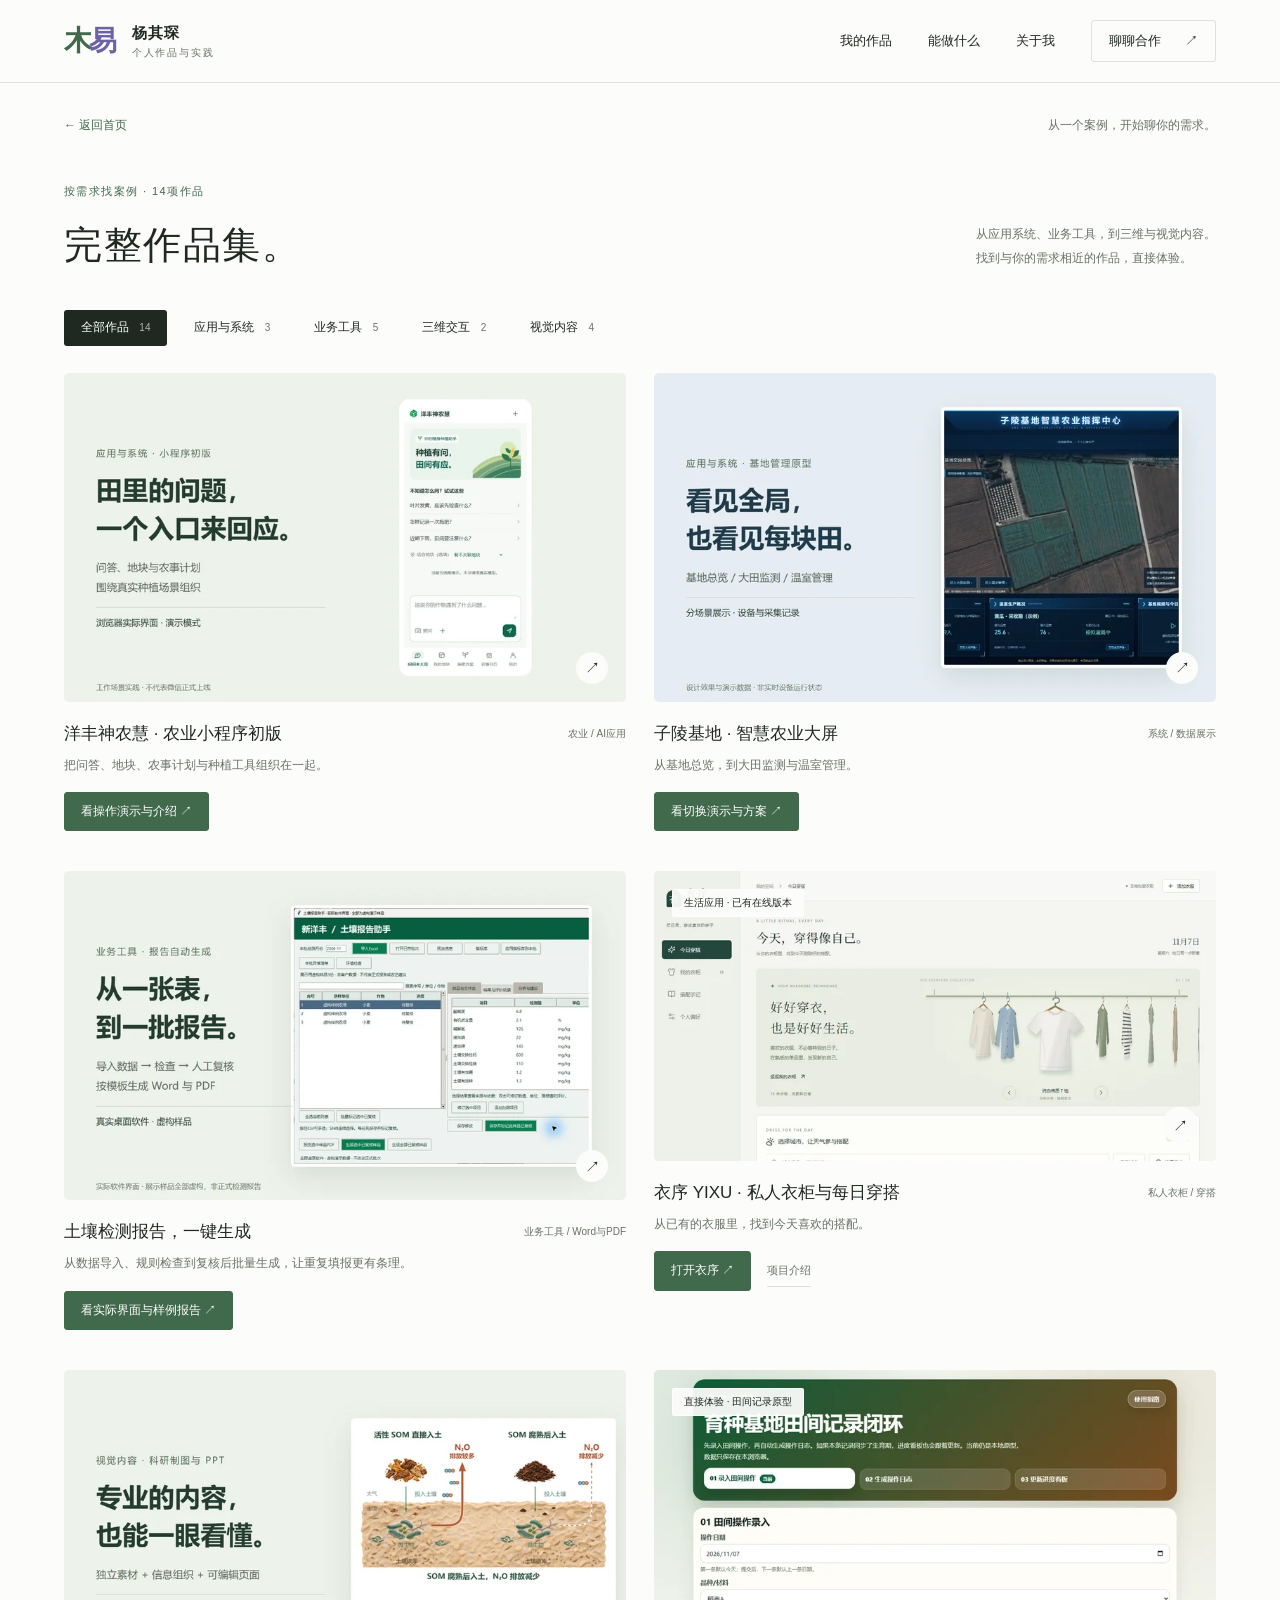
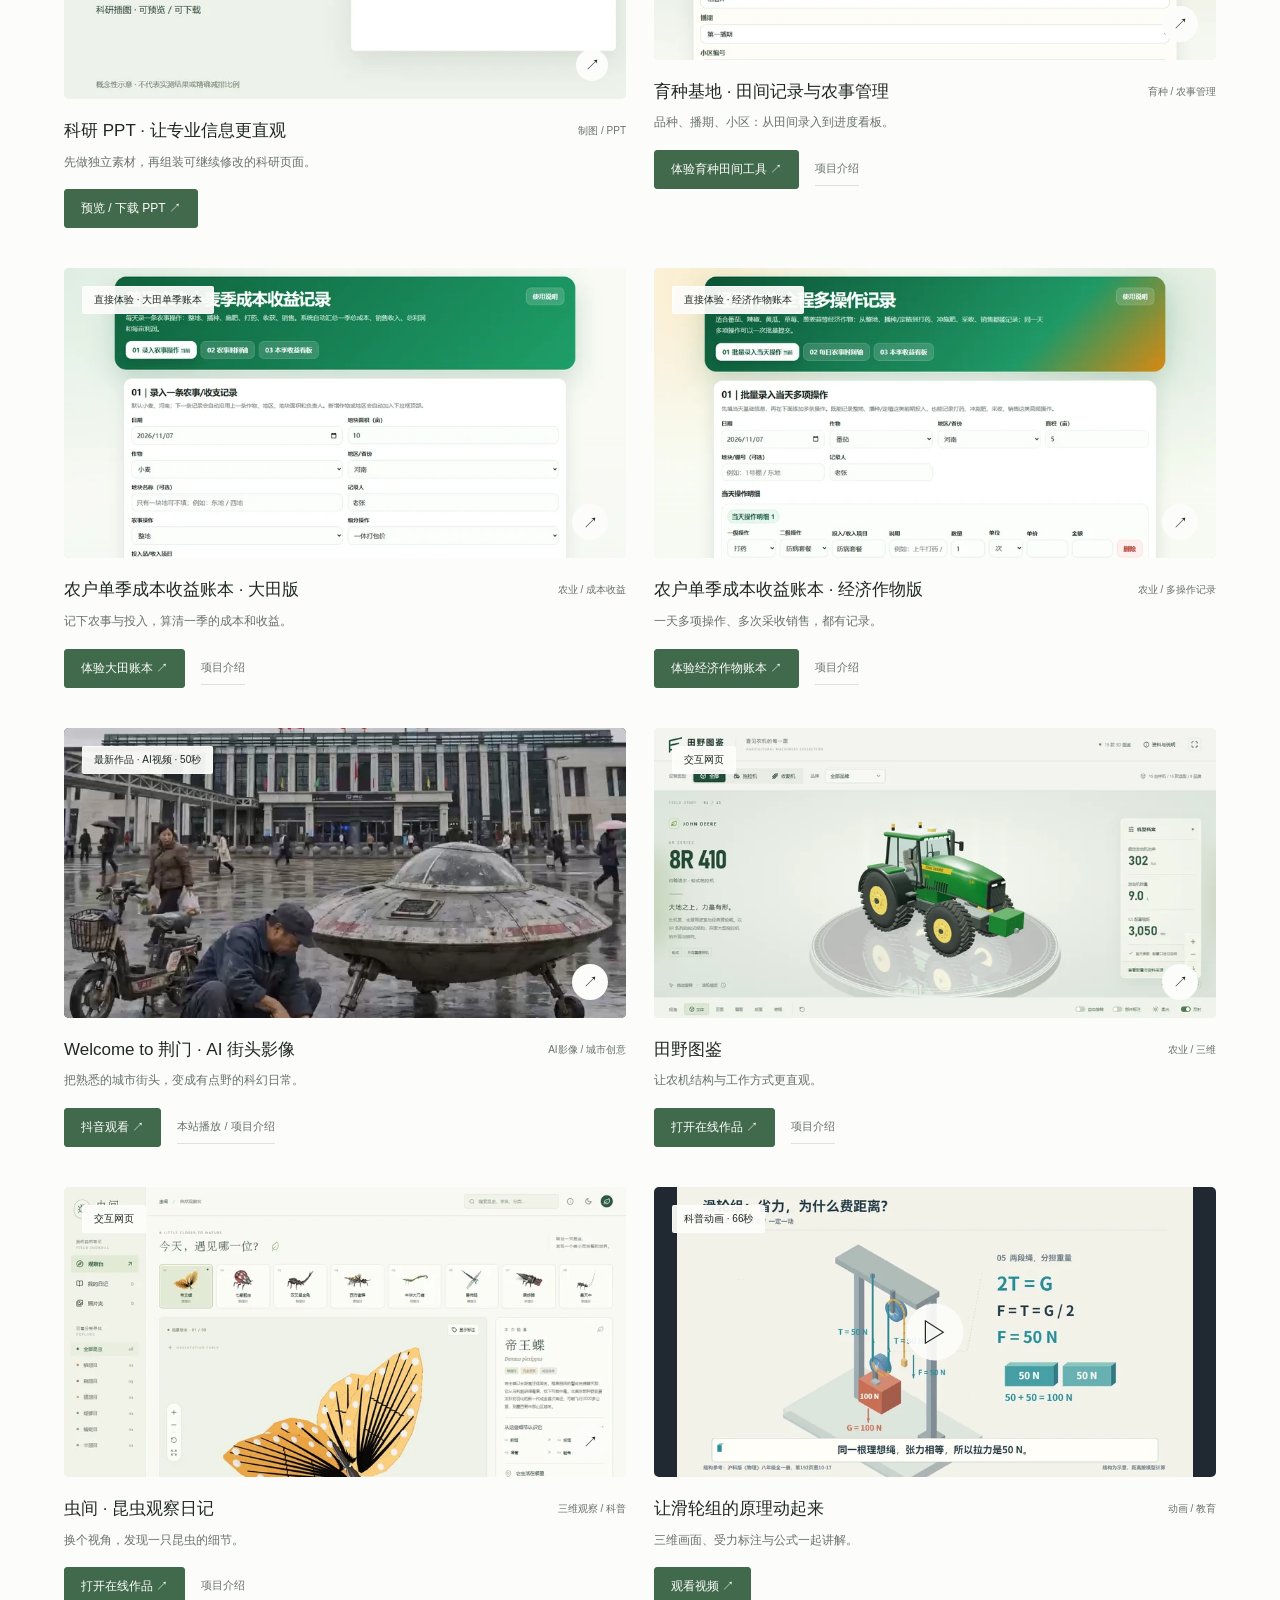
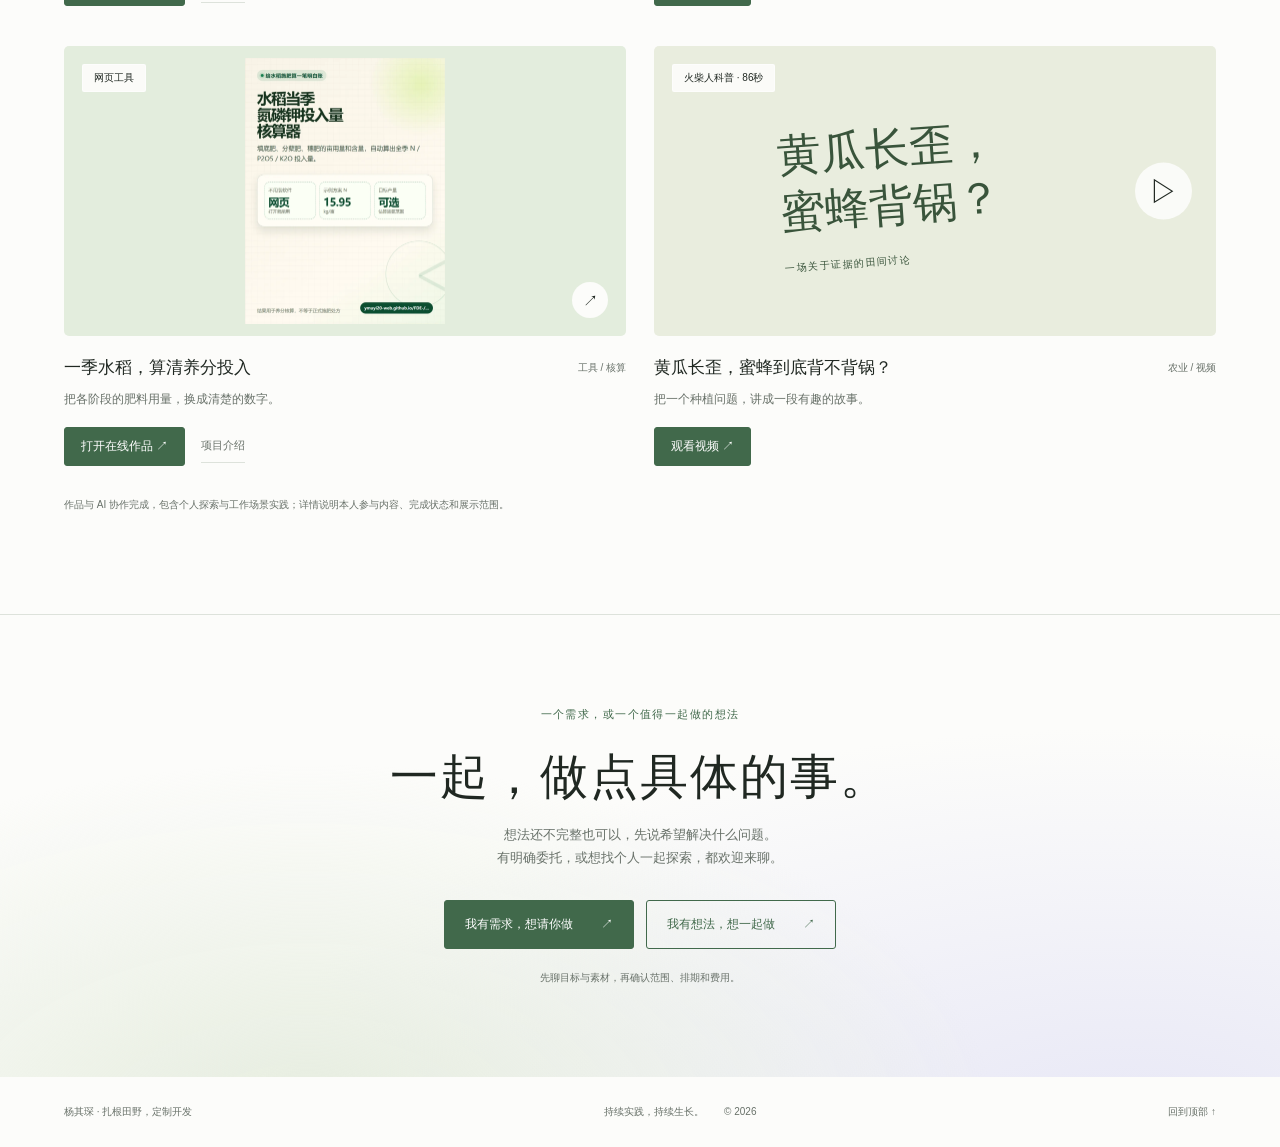
==== works.html @ 190293fb "Publish personal portfolio with reviewed projects and demos" ====
<!doctype html>
<html lang="zh-CN">
<head>
  <meta charset="utf-8"><meta name="viewport" content="width=device-width,initial-scale=1">
  <meta name="description" content="杨其琛的个人作品与实践：扎根田野，定制开发。农业生产与方案、AI实用工具、三维演示、制图与PPT。">
  <meta name="theme-color" content="#fcfcfa"><title>完整作品集 · 杨其琛</title>
  <link rel="icon" href="assets/favicon.svg" type="image/svg+xml"><link rel="stylesheet" href="style.css">
</head>
<body>
<a class="skip" href="#main">跳到主要内容</a>
<header class="header"><a class="brand" href="index.html" aria-label="杨其琛 首页"><span class="brand-mark">木<span>易</span></span><span>杨其琛<small>个人作品与实践</small></span></a><button class="menu-toggle" aria-label="展开导航" aria-expanded="false" aria-controls="nav">菜单 <span>＋</span></button><nav id="nav" aria-label="主导航"><a href="#work">我的作品</a><a href="index.html#capabilities">能做什么</a><a href="index.html#about">关于我</a><a class="nav-contact" href="#contact">聊聊合作 <span>↗</span></a></nav></header>
<main id="main"><div class="collection-back"><a href="index.html">← 返回首页</a><span>从一个案例，开始聊你的需求。</span></div><section class="section work" id="work" aria-labelledby="work-title">
  <div class="section-head"><div><p class="eyebrow">按需求找案例 · 14项作品</p><h2 id="work-title">完整作品集。</h2></div><p class="section-intro">从应用系统、业务工具，到三维与视觉内容。<br>找到与你的需求相近的作品，直接体验。</p></div>
  <div class="filters" role="group" aria-label="按服务类型筛选作品"><button class="active" data-filter="all" aria-pressed="true">全部作品 <span>14</span></button><button data-filter="application" aria-pressed="false">应用与系统 <span>3</span></button><button data-filter="tool" aria-pressed="false">业务工具 <span>5</span></button><button data-filter="interactive" aria-pressed="false">三维交互 <span>2</span></button><button data-filter="visual" aria-pressed="false">视觉内容 <span>4</span></button></div>
  <div class="projects" aria-live="polite">
<article class="project" data-category="application" data-key="miniapp"><button class="project-open" data-project="miniapp" aria-label="看操作演示与介绍"><div class="project-image case-cover"><img src="assets/miniapp-cover-800.webp" srcset="assets/miniapp-cover-480.webp 480w, assets/miniapp-cover-800.webp 800w, assets/miniapp-cover-1200.webp 1200w" sizes="(max-width:640px) 88vw, 44vw" width="800" height="469" loading="lazy" decoding="async" alt="miniapp项目封面，结合实际界面展示核心用途"><span class="image-label">小程序初版 · 浏览器预览</span><span class="project-arrow">↗</span></div></button><div class="project-caption"><div><h3>洋丰神农慧 · 农业小程序初版</h3><p>把问答、地块、农事计划与种植工具组织在一起。</p></div><span>农业 / AI应用</span></div><div class="project-actions"><button class="work-primary" data-project="miniapp">看操作演示与介绍 ↗</button></div></article>
<article class="project" data-category="application" data-key="dashboard"><button class="project-open" data-project="dashboard" aria-label="看切换演示与方案"><div class="project-image case-cover"><img src="assets/dashboard-cover-800.webp" srcset="assets/dashboard-cover-480.webp 480w, assets/dashboard-cover-800.webp 800w, assets/dashboard-cover-1200.webp 1200w" sizes="(max-width:640px) 88vw, 44vw" width="800" height="469" loading="lazy" decoding="async" alt="dashboard项目封面，结合实际界面展示核心用途"><span class="image-label">系统原型 · 演示数据</span><span class="project-arrow">↗</span></div></button><div class="project-caption"><div><h3>子陵基地 · 智慧农业大屏</h3><p>从基地总览，到大田监测与温室管理。</p></div><span>系统 / 数据展示</span></div><div class="project-actions"><button class="work-primary" data-project="dashboard">看切换演示与方案 ↗</button></div></article>
<article class="project" data-category="tool" data-key="reports"><button class="project-open" data-project="reports" aria-label="看实际界面与样例报告"><div class="project-image case-cover"><img src="assets/reports-cover-800.webp" srcset="assets/reports-cover-480.webp 480w, assets/reports-cover-800.webp 800w, assets/reports-cover-1200.webp 1200w" sizes="(max-width:640px) 88vw, 44vw" width="800" height="469" loading="lazy" decoding="async" alt="reports项目封面，结合实际界面展示核心用途"><span class="image-label">桌面工具 · 流程示意</span><span class="project-arrow">↗</span></div></button><div class="project-caption"><div><h3>土壤检测报告，一键生成</h3><p>从数据导入、规则检查到复核后批量生成，让重复填报更有条理。</p></div><span>业务工具 / Word与PDF</span></div><div class="project-actions"><button class="work-primary" data-project="reports">看实际界面与样例报告 ↗</button></div></article>
<article class="project" data-category="application" data-key="yixu"><a class="project-open" href="https://ymuyi20-web.github.io/yixu-wardrobe/" target="_blank" rel="noopener noreferrer" aria-label="打开衣序"><div class="project-image"><img src="assets/yixu-800.webp" alt="衣序 YIXU · 私人衣柜与每日穿搭实际页面截图" loading="lazy" srcset="assets/yixu-480.webp 480w, assets/yixu-800.webp 800w, assets/yixu-1200.webp 1200w" sizes="(max-width: 640px) 88vw, (max-width: 1440px) 44vw, 634px" decoding="async" width="800" height="556"><span class="image-label">生活应用 · 已有在线版本</span><span class="project-arrow">↗</span></div></a><div class="project-caption"><div><h3>衣序 YIXU · 私人衣柜与每日穿搭</h3><p>从已有的衣服里，找到今天喜欢的搭配。</p></div><span>私人衣柜 / 穿搭</span></div><div class="project-actions"><a class="work-primary" href="https://ymuyi20-web.github.io/yixu-wardrobe/" target="_blank" rel="noopener noreferrer">打开衣序 ↗</a><button class="work-detail" data-project="yixu">项目介绍</button></div></article>
<article class="project" data-category="visual" data-key="research"><button class="project-open" data-project="research" aria-label="预览 / 下载 PPT"><div class="project-image case-cover"><img src="assets/research-cover-800.webp" srcset="assets/research-cover-480.webp 480w, assets/research-cover-800.webp 800w, assets/research-cover-1200.webp 1200w" sizes="(max-width:640px) 88vw, 44vw" width="800" height="469" loading="lazy" decoding="async" alt="research项目封面，结合实际界面展示核心用途"><span class="image-label">科研制图 · 可编辑PPT</span><span class="project-arrow">↗</span></div></button><div class="project-caption"><div><h3>科研 PPT · 让专业信息更直观</h3><p>先做独立素材，再组装可继续修改的科研页面。</p></div><span>制图 / PPT</span></div><div class="project-actions"><button class="work-primary" data-project="research">预览 / 下载 PPT ↗</button></div></article>
<article class="project" data-category="tool" data-key="breeding"><a class="project-open" href="demos/breeding.html" target="_blank" rel="noopener noreferrer" aria-label="体验育种田间工具"><div class="project-image"><img src="assets/breeding-800.webp" alt="育种基地 · 田间记录与农事管理实际页面截图" loading="lazy" srcset="assets/breeding-480.webp 480w, assets/breeding-800.webp 800w, assets/breeding-1200.webp 1200w" sizes="(max-width: 640px) 88vw, (max-width: 1440px) 44vw, 634px" decoding="async" width="800" height="556"><span class="image-label">直接体验 · 田间记录原型</span><span class="project-arrow">↗</span></div></a><div class="project-caption"><div><h3>育种基地 · 田间记录与农事管理</h3><p>品种、播期、小区：从田间录入到进度看板。</p></div><span>育种 / 农事管理</span></div><div class="project-actions"><a class="work-primary" href="demos/breeding.html" target="_blank" rel="noopener noreferrer">体验育种田间工具 ↗</a><button class="work-detail" data-project="breeding">项目介绍</button></div></article>
<article class="project" data-category="tool" data-key="fieldaccount"><a class="project-open" href="demos/field-account.html" target="_blank" rel="noopener noreferrer" aria-label="体验大田账本"><div class="project-image"><img src="assets/field-account-800.webp" alt="农户单季成本收益账本 · 大田版实际页面截图" loading="lazy" srcset="assets/field-account-480.webp 480w, assets/field-account-800.webp 800w, assets/field-account-1200.webp 1200w" sizes="(max-width: 640px) 88vw, (max-width: 1440px) 44vw, 634px" decoding="async" width="800" height="556"><span class="image-label">直接体验 · 大田单季账本</span><span class="project-arrow">↗</span></div></a><div class="project-caption"><div><h3>农户单季成本收益账本 · 大田版</h3><p>记下农事与投入，算清一季的成本和收益。</p></div><span>农业 / 成本收益</span></div><div class="project-actions"><a class="work-primary" href="demos/field-account.html" target="_blank" rel="noopener noreferrer">体验大田账本 ↗</a><button class="work-detail" data-project="fieldaccount">项目介绍</button></div></article>
<article class="project" data-category="tool" data-key="economicaccount"><a class="project-open" href="demos/economic-account.html" target="_blank" rel="noopener noreferrer" aria-label="体验经济作物账本"><div class="project-image"><img src="assets/economic-account-800.webp" alt="农户单季成本收益账本 · 经济作物版实际页面截图" loading="lazy" srcset="assets/economic-account-480.webp 480w, assets/economic-account-800.webp 800w, assets/economic-account-1200.webp 1200w" sizes="(max-width: 640px) 88vw, (max-width: 1440px) 44vw, 634px" decoding="async" width="800" height="556"><span class="image-label">直接体验 · 经济作物账本</span><span class="project-arrow">↗</span></div></a><div class="project-caption"><div><h3>农户单季成本收益账本 · 经济作物版</h3><p>一天多项操作、多次采收销售，都有记录。</p></div><span>农业 / 多操作记录</span></div><div class="project-actions"><a class="work-primary" href="demos/economic-account.html" target="_blank" rel="noopener noreferrer">体验经济作物账本 ↗</a><button class="work-detail" data-project="economicaccount">项目介绍</button></div></article>
<article class="project" data-category="visual" data-key="jingmen"><a class="project-open" href="https://v.douyin.com/iar4RhqvxIk/" target="_blank" rel="noopener noreferrer" aria-label="在抖音观看Welcome to荆门"><div class="project-image jingmen-image"><img src="assets/jingmen-street-720.webp" alt="AI街头影像视频实际画面：荆门站前修理飞碟的创意场景，非真实拍摄" loading="lazy" srcset="assets/jingmen-street-480.webp 480w, assets/jingmen-street-720.webp 720w" sizes="(max-width: 640px) 88vw, (max-width: 1440px) 44vw, 634px" decoding="async" width="720" height="720"><span class="image-label">最新作品 · AI视频 · 50秒</span><span class="project-arrow">↗</span></div></a><div class="project-caption"><div><h3>Welcome to 荆门 · AI 街头影像</h3><p>把熟悉的城市街头，变成有点野的科幻日常。</p></div><span>AI影像 / 城市创意</span></div><div class="project-actions"><a class="work-primary" href="https://v.douyin.com/iar4RhqvxIk/" target="_blank" rel="noopener noreferrer">抖音观看 ↗</a><button class="work-detail" data-project="jingmen">本站播放 / 项目介绍</button></div></article>
<article class="project" data-category="interactive" data-key="atlas"><a class="project-open" href="https://tianye-field-atlas.netlify.app/" target="_blank" rel="noopener noreferrer" aria-label="直接打开在线作品"><div class="project-image atlas-image"><img src="assets/field-atlas-800.webp" alt="田野图鉴农机展示网页的实际页面截图" loading="lazy" srcset="assets/field-atlas-480.webp 480w, assets/field-atlas-800.webp 800w, assets/field-atlas-1200.webp 1200w" sizes="(max-width: 640px) 88vw, (max-width: 1440px) 44vw, 634px" decoding="async" width="800" height="556"><span class="image-label">交互网页</span><span class="project-arrow">↗</span></div></a><div class="project-caption"><div><h3>田野图鉴</h3><p>让农机结构与工作方式更直观。</p></div><span>农业 / 三维</span></div><div class="project-actions"><a class="work-primary" href="https://tianye-field-atlas.netlify.app/" target="_blank" rel="noopener noreferrer">打开在线作品 ↗</a><button class="work-detail" data-project="atlas">项目介绍</button></div></article>
<article class="project" data-category="interactive" data-key="insects"><a class="project-open" href="https://chongjian-insect-diary.netlify.app/" target="_blank" rel="noopener noreferrer" aria-label="直接打开在线作品"><div class="project-image insect-image"><img src="assets/insects-800.webp" alt="虫间昆虫观察网页的实际页面截图" loading="lazy" srcset="assets/insects-480.webp 480w, assets/insects-800.webp 800w, assets/insects-1200.webp 1200w" sizes="(max-width: 640px) 88vw, (max-width: 1440px) 44vw, 634px" decoding="async" width="800" height="556"><span class="image-label">交互网页</span><span class="project-arrow">↗</span></div></a><div class="project-caption"><div><h3>虫间 · 昆虫观察日记</h3><p>换个视角，发现一只昆虫的细节。</p></div><span>三维观察 / 科普</span></div><div class="project-actions"><a class="work-primary" href="https://chongjian-insect-diary.netlify.app/" target="_blank" rel="noopener noreferrer">打开在线作品 ↗</a><button class="work-detail" data-project="insects">项目介绍</button></div></article>
<article class="project" data-category="visual" data-key="physics"><button class="project-open" data-project="physics" aria-label="观看视频"><div class="project-image physics-image"><img src="assets/physics-800.webp" alt="滑轮组物理动画实际画面" loading="lazy" srcset="assets/physics-480.webp 480w, assets/physics-800.webp 800w, assets/physics-1200.webp 1200w" sizes="(max-width: 640px) 88vw, (max-width: 1440px) 44vw, 634px" decoding="async" width="800" height="450"><span class="image-label">科普动画 · 66秒</span><span class="play-icon" aria-hidden="true">▷</span></div></button><div class="project-caption"><div><h3>让滑轮组的原理动起来</h3><p>三维画面、受力标注与公式一起讲解。</p></div><span>动画 / 教育</span></div><div class="project-actions"><button class="work-primary" data-project="physics">观看视频 ↗</button></div></article>
<article class="project" data-category="tool" data-key="npk"><a class="project-open" href="https://ymuyi20-web.github.io/FDE-/exercises/fde-16week/week-01/side-projects/season-npk-calculator/" target="_blank" rel="noopener noreferrer" aria-label="直接打开在线作品"><div class="project-image npk-image"><img src="assets/npk-800.webp" alt="水稻氮磷钾投入量核算网页作品宣传图" loading="lazy" srcset="assets/npk-480.webp 480w, assets/npk-800.webp 800w, assets/npk-1080.webp 1080w" sizes="(max-width: 640px) 88vw, (max-width: 1440px) 44vw, 634px" decoding="async" width="800" height="1067"><span class="image-label">网页工具</span><span class="project-arrow">↗</span></div></a><div class="project-caption"><div><h3>一季水稻，算清养分投入</h3><p>把各阶段的肥料用量，换成清楚的数字。</p></div><span>工具 / 核算</span></div><div class="project-actions"><a class="work-primary" href="https://ymuyi20-web.github.io/FDE-/exercises/fde-16week/week-01/side-projects/season-npk-calculator/" target="_blank" rel="noopener noreferrer">打开在线作品 ↗</a><button class="work-detail" data-project="npk">项目介绍</button></div></article>
<article class="project" data-category="visual" data-key="cucumber"><button class="project-open" data-project="cucumber" aria-label="观看视频"><div class="project-image cucumber-image"><span class="cucumber-word" aria-hidden="true">黄瓜长歪，<br>蜜蜂背锅？<i>一场关于证据的田间讨论</i></span><span class="image-label">火柴人科普 · 86秒</span><span class="play-icon" aria-hidden="true">▷</span></div></button><div class="project-caption"><div><h3>黄瓜长歪，蜜蜂到底背不背锅？</h3><p>把一个种植问题，讲成一段有趣的故事。</p></div><span>农业 / 视频</span></div><div class="project-actions"><button class="work-primary" data-project="cucumber">观看视频 ↗</button></div></article>
  </div>
  <p class="work-note">作品与 AI 协作完成，包含个人探索与工作场景实践；详情说明本人参与内容、完成状态和展示范围。</p>
</section><section class="contact section" id="contact" aria-labelledby="contact-title"><p class="eyebrow">一个需求，或一个值得一起做的想法</p><h2 id="contact-title">一起，做点具体的事。</h2><p>想法还不完整也可以，先说希望解决什么问题。<br>有明确委托，或想找个人一起探索，都欢迎来聊。</p><div class="contact-actions"><button class="primary" data-contact="委托需求">我有需求，想请你做 <span>↗</span></button><button class="secondary" data-contact="合作想法">我有想法，想一起做 <span>↗</span></button></div><p class="contact-note">先聊目标与素材，再确认范围、排期和费用。</p></section>
</main>
<div class="mobile-contact-bar" hidden><a href="#work">看看作品</a><button data-contact="委托需求">聊聊需求 ↗</button></div><footer><a href="index.html">杨其琛 <span>· 扎根田野，定制开发</span></a><p>持续实践，持续生长。<span>© 2026</span></p><a href="index.html" aria-label="返回顶部">回到顶部 ↑</a></footer>
<dialog id="project-dialog" aria-labelledby="dialog-title"><button class="dialog-close" aria-label="关闭作品详情">×</button><div id="dialog-content"></div></dialog>
<dialog id="contact-dialog" aria-labelledby="contact-dialog-title"><button class="dialog-close" aria-label="关闭合作窗口">×</button><p class="eyebrow">聊聊合作</p><h2 id="contact-dialog-title">从一个具体想法开始。</h2><p id="contact-description"></p><div class="wechat-panel"><span>微信联系 · 木易</span><strong id="wechat-id">15706568545</strong><button id="copy-wechat" hidden>复制微信号</button><p id="wechat-hint">添加微信时，欢迎备注“个人站＋需求关键词”。</p><a class="wechat-qr-link" href="assets/wechat-qr.png" target="_blank" rel="noopener noreferrer" aria-label="打开微信二维码原图"><img class="wechat-qr" data-src="assets/wechat-qr.png" alt="木易的微信联系二维码，可扫码添加好友" width="820" height="1212"></a><p>扫码添加，或点击图片打开原图保存。</p></div><label for="brief">先整理一下你的想法</label><textarea id="brief" rows="5"></textarea><button class="primary" id="copy-brief">复制需求提纲</button><p class="privacy-note">此处只帮你整理文字，不会提交或保存个人信息。</p><p role="status" id="copy-status"></p></dialog>
<script src="app.js"></script></body></html>
---- style.css ----
:root{--paper:#fcfcfa;--ink:#202822;--muted:#687169;--green:#41694b;--line:#dde2db;--violet:#6c62a5;--blue:#456baf;--body:"Microsoft YaHei","PingFang SC",sans-serif;--display:"STKaiti","KaiTi","Songti SC",serif}*{box-sizing:border-box}html{scroll-behavior:smooth;scroll-padding-top:100px}body{margin:0;background:var(--paper);color:var(--ink);font-family:var(--body);font-size:15px;line-height:1.8}a{color:inherit;text-decoration:none}button,textarea{font:inherit}button{cursor:pointer;color:inherit}button:focus-visible,a:focus-visible,textarea:focus-visible{outline:3px solid #8ba9cf;outline-offset:5px}button{touch-action:manipulation}img{display:block;max-width:100%}.sr-only{position:absolute;width:1px;height:1px;padding:0;overflow:hidden;clip:rect(0,0,0,0);white-space:nowrap}.skip{position:absolute;top:-70px;left:15px;background:var(--ink);color:white;padding:10px;z-index:20}.skip:focus{top:10px}.header{max-width:1440px;margin:auto;padding:20px 5%;display:flex;align-items:center;justify-content:space-between;border-bottom:1px solid var(--line)}.brand{display:flex;align-items:center;gap:14px;font-weight:bold;line-height:1.5;letter-spacing:.06em}.brand small{display:block;font-size:10px;font-weight:400;color:var(--muted);letter-spacing:.18em}.brand-mark{font-family:var(--display);font-size:28px;position:relative;color:var(--green)}.brand-mark span{color:var(--violet);margin-left:-4px}.header nav{display:flex;gap:36px;align-items:center;font-size:13px}.header nav a:hover{color:var(--green)}.nav-contact{border:1px solid var(--line);padding:8px 17px;border-radius:3px}.nav-contact span{margin-left:20px}.menu-toggle{display:none}.hero{max-width:1440px;padding:22px 5% 0;margin:auto;overflow:hidden}.hero-top{display:flex;justify-content:space-between;font-size:11px;color:var(--muted);letter-spacing:.14em}.status-dot{display:inline-block;width:6px;height:6px;background:var(--green);border-radius:50%;margin-right:10px}.hero-note{font-family:Georgia,serif;font-style:italic;letter-spacing:.16em}.portrait-stage{position:relative;min-height:560px;height: min(47vw,660px);display:grid;grid-template-columns:1fr 1.5fr 1fr;align-items:center}.portrait{position:absolute;bottom:0;width:59%;max-width:790px;left:50%;transform:translateX(-50%);height:100%;object-fit:contain;object-position:center bottom;z-index:1}.hero-copy{position:relative;z-index:2;padding-bottom:45px}.hero-copy h2{font-family:var(--display);font-size:clamp(52px,5.8vw,85px);line-height:1.18;font-weight:500;letter-spacing:.06em;margin:17px 0 22px}.title-dot{color:var(--green)}.digital-copy .title-dot{color:var(--violet)}.hero-copy p{color:var(--muted);font-size:13px;line-height:2}.hero-copy a{display:inline-block;font-size:11px;border-bottom:1px solid var(--line);padding:13px 0 5px}.hero-copy a span{margin-left:18px}.eyebrow{font-size:11px;font-weight:500;letter-spacing:.13em;color:var(--green);margin:0 0 18px}.digital-copy{grid-column:3;justify-self:end}.digital-copy .eyebrow{color:var(--violet)}.field-lines{position:absolute;left:-12%;bottom:0;width:55%;height:50%;opacity:.4;background:repeating-radial-gradient(ellipse at 0% 110%,transparent 0 35px,#d7dfd2 36px 37px,transparent 38px 64px);mask-image:linear-gradient(0deg,#000,transparent)}.digital-lines{position:absolute;right:-4%;bottom:9%;width:35%;height:45%;background-image:radial-gradient(#a6b7db 1px,transparent 1px);background-size:19px 19px;opacity:.25;mask-image:linear-gradient(0deg,#000,transparent)}.hero-bottom{border-top:1px solid var(--line);border-bottom:1px solid var(--line);padding:21px 0;display:flex;align-items:center;justify-content:space-between;gap:20px;font-size:12px}.hero-bottom p{margin:0}.hero-bottom strong{font-weight:500}.hero-bottom p span{margin-left:20px;color:var(--muted)}.hero-bottom>a{font-size:10px;white-space:nowrap}.hero-bottom>a span{margin-left:20px}.section{max-width:1440px;margin:auto;padding:100px 5%}.section-head{display:flex;justify-content:space-between;align-items:end;gap:30px;margin-bottom:37px}.section h2{font-family:var(--display);font-size:clamp(30px,3vw,44px);font-weight:500;line-height:1.4;letter-spacing:.04em;margin:0}.section-intro{font-size:12px;color:var(--muted);line-height:2;margin:0 0 3px}.filters{display:flex;gap:10px;flex-wrap:wrap;margin-bottom:27px}.filters button{border:0;background:transparent;padding:7px 17px;font-size:12px;border-radius:3px}.filters button.active{background:var(--ink);color:white}.filters button span{font-size:10px;opacity:.65;margin-left:7px}.projects{display:grid;grid-template-columns:1fr 1fr;gap:40px 28px}.project{padding:0;text-align:left;border:0;background:transparent;min-width:0}.project[hidden]{display:none}.project-wide{grid-column:1/-1}.project-image{height:290px;position:relative;overflow:hidden;border-radius:5px;background:#e8eee9}.project-wide .project-image{height:440px;background:#e6eee8}.project-image img{width:100%;height:100%;object-fit:cover;object-position:top;transition:transform .5s}.project:hover .project-image img{transform:scale(1.025)}.project-wide img{object-fit:contain;padding:25px 8%}.image-label{position:absolute;top:18px;left:18px;background:rgba(252,252,250,.94);padding:4px 11px;border:1px solid #ffffff8c;border-radius:2px;font-size:10px}.project-arrow{position:absolute;right:18px;bottom:18px;background:var(--paper);width:36px;height:36px;border-radius:50%;display:grid;place-items:center}.project-caption{display:flex;justify-content:space-between;gap:15px;align-items:start;padding-top:17px}.project h3{font-size:17px;font-weight:500;margin:0 0 5px}.project-caption p{font-size:12px;color:var(--muted);margin:0}.project-caption>span{font-size:10px;color:var(--muted);white-space:nowrap;padding-top:6px}.npk-image{background:#e3eddd}.npk-image img{object-fit:contain;padding:12px}.physics-image{background:#202832}.physics-image img{object-fit:contain}.play-icon{position:absolute;top:50%;left:50%;transform:translate(-50%,-50%);display:grid;place-items:center;background:#fcfcfaed;width:57px;height:57px;border-radius:50%;font-size:30px;line-height:1}.cucumber-image{background:#e9edde;display:flex;align-items:center;justify-content:center}.cucumber-word{font-family:var(--display);font-size:44px;line-height:1.3;color:#39543b;transform:rotate(-4deg);padding-right:90px}.cucumber-word i{display:block;font:10px var(--body);letter-spacing:.15em;margin-top:20px}.cucumber-image .play-icon{left:auto;right:24px;transform:translateY(-50%)}.work-note{font-size:10px;color:var(--muted);margin:30px 0 0}.capabilities{background:#f0f3ed;border-top:1px solid #e3e8de;border-bottom:1px solid #e3e8de}.text-link{font-size:12px;border-bottom:1px solid #bfcbbb;padding-bottom:5px;white-space:nowrap}.text-link span{margin-left:25px}.service-list article{display:grid;grid-template-columns:65px 1fr 130px;gap:25px;padding:31px 0;border-top:1px solid #d6dfd1;align-items:start}.service-symbol{font-size:34px;color:var(--green);font-family:Georgia,serif;line-height:1.4}.service-list h3{font-size:20px;font-weight:500;margin:0 0 10px}.service-list p{max-width:670px;font-size:12px;color:var(--muted);margin:0}.service-tags{font-size:11px;color:#6a7866;text-align:right}.about{display:grid;grid-template-columns:1fr 1fr;gap:11%;padding-top:110px;padding-bottom:110px}.about h2{font-size:43px;margin-bottom:27px}.about-intro>p:not(.eyebrow){max-width:410px;font-size:13px;color:var(--muted);line-height:2.1}.about-education{border-top:1px solid var(--line);margin-top:30px;padding-top:20px;display:flex;flex-direction:column;font-size:11px;gap:5px;color:var(--green)}.timeline article{position:relative;padding:0 0 34px 26px;border-left:1px solid var(--line)}.timeline article:last-child{padding-bottom:0}.timeline article:before{content:"";width:7px;height:7px;border:1px solid var(--green);background:var(--paper);border-radius:50%;position:absolute;top:7px;left:-4px}.timeline time{font-family:Georgia,serif;font-size:12px;color:var(--green)}.timeline h3{font-size:19px;font-weight:500;margin:9px 0 3px}.timeline h4{font-size:11px;font-weight:400;color:var(--muted);margin:0 0 12px}.timeline p{font-size:12px;color:var(--muted);margin:0;max-width:430px}.contact{border-top:1px solid var(--line);text-align:center;position:relative;background:radial-gradient(ellipse at 24% 110%,#e6eddf 0,transparent 50%),radial-gradient(ellipse at 88% 110%,#e8e8f6 0,transparent 55%);padding-top:90px;padding-bottom:80px}.contact h2{font-size:48px}.contact>p:not(.eyebrow){color:var(--muted);font-size:13px}.contact-actions{display:flex;gap:12px;justify-content:center;margin-top:30px}.primary,.secondary{padding:13px 20px;border-radius:3px;border:1px solid var(--green);font-size:12px}.primary{background:var(--green);color:white}.secondary{background:transparent;color:var(--green)}.contact-actions span{margin-left:25px}.contact .contact-note{font-size:10px!important;margin-top:20px}footer{max-width:1440px;padding:26px 5%;margin:auto;display:flex;justify-content:space-between;gap:20px;font-size:10px;color:var(--muted)}footer p{margin:0}footer p span{margin-left:20px}dialog{border:1px solid var(--line);border-radius:8px;max-width:800px;width:calc(100% - 36px);padding:40px;color:var(--ink);background:var(--paper);max-height:88vh;overflow-y:auto;box-shadow:0 20px 100px #14211830}dialog::backdrop{background:#13231c70;backdrop-filter:blur(6px)}.dialog-close{position:absolute;right:14px;top:8px;font-size:28px;border:0;background:transparent;line-height:1.5;width:40px}.dialog-cover{width:100%;max-height:350px;object-fit:contain;background:#ecf0e8;border-radius:4px;margin:23px 0}.dialog-content h2,dialog h2{font-family:var(--display);font-size:30px;font-weight:500;margin:0 0 15px}dialog p{font-size:13px;color:var(--muted)}.detail-grid{display:grid;grid-template-columns:1fr 1fr;gap:25px;margin:25px 0}.detail-grid h3{font-size:13px;font-weight:500}.detail-grid p{font-size:12px}.detail-boundary{font-size:11px!important;padding:15px;background:#edf0e9}.dialog-video{width:100%;max-height:450px;background:#17231c;margin:24px 0}#contact-dialog{max-width:560px}.wechat-panel{padding:20px;background:#edf1e9;margin:25px 0;font-size:12px}.wechat-panel span,.wechat-panel strong{display:block}.wechat-panel strong{font-size:20px;margin:5px 0}.wechat-panel p{font-size:11px;margin-bottom:0}.wechat-panel button{background:transparent;border:1px solid var(--green);border-radius:3px;font-size:11px;padding:4px 10px}dialog label{font-size:12px}textarea{width:100%;resize:vertical;margin:10px 0 15px;border:1px solid var(--line);background:white;padding:12px;border-radius:3px;font-size:12px;line-height:1.8}.privacy-note,#copy-status{font-size:10px}body.modal-open{overflow:hidden}@media(min-width:1500px){body{background:#f6f7f3}.header,.hero,.work,.about,footer{background:var(--paper)}}@media(max-width:950px){.portrait-stage{min-height:490px}.portrait{width:67%}.hero-copy h2{font-size:57px}.hero-copy p{font-size:11px}.hero-copy a{font-size:10px}.hero-bottom p span{display:block;margin-left:0}.project-wide .project-image{height:340px}.project-image{height:240px}.project-caption{flex-direction:column;gap:0}.project-caption>span{font-size:9px}.about{gap:7%}.about h2{font-size:35px}.section{padding-top:75px;padding-bottom:75px}.contact h2{font-size:40px}.cucumber-word{font-size:34px;padding-right:50px}.cucumber-image .play-icon{right:8px;width:42px;height:42px}}@media(max-width:640px){html{scroll-padding-top:20px}.header{padding:16px 6%;position:relative}.brand-mark{font-size:25px}.brand{font-size:14px}.menu-toggle{display:block;background:transparent;border:1px solid var(--line);border-radius:3px;padding:5px 11px;font-size:12px}.menu-toggle span{margin-left:12px}.header nav{display:none;position:absolute;top:100%;left:0;right:0;background:var(--paper);z-index:10;padding:20px 6%;border-bottom:1px solid var(--line);gap:15px;flex-direction:column;align-items:stretch}.header nav.open{display:flex}.hero{padding:16px 6% 0}.hero-top{font-size:9px}.hero-note{letter-spacing:.05em}.portrait-stage{height:auto;min-height:0;padding-top:5px;grid-template-columns:1fr 1fr;align-items:start}.hero-copy{padding:14px 0 0}.hero-copy h2{font-size:41px;margin:9px 0 12px;line-height:1.2}.hero-copy h2 br{display:none}.hero-copy p{font-size:10px;line-height:1.8}.hero-copy .eyebrow{font-size:9px;letter-spacing:.08em;margin-bottom:8px}.hero-copy a{padding-top:5px;font-size:10px}.hero-copy a span{margin-left:7px}.digital-copy{grid-column:2;text-align:right}.portrait{position:relative;grid-column:1/-1;grid-row:2;width:104%;max-width:none;left:auto;transform:none;height:auto;margin:8px -2% 0;z-index:1;align-self:end}.hero-bottom{font-size:11px;padding:17px 0}.hero-bottom p span{font-size:10px;margin-top:4px}.hero-bottom>a{font-size:9px}.hero-bottom>a span{margin-left:4px}.section{padding:58px 6%}.section-head{display:block;margin-bottom:25px}.section h2{font-size:30px}.section-intro{margin-top:17px;font-size:11px}.filters{gap:1px;margin-bottom:20px}.filters button{padding:7px 11px;font-size:11px}.projects{grid-template-columns:1fr;gap:29px}.project-wide{grid-column:auto}.project-wide .project-image,.project-image{height:240px}.project-wide img{padding:12px 0;object-fit:contain}.project h3{font-size:16px}.project-caption{flex-direction:row;gap:8px}.project-caption p{font-size:11px}.project-caption>span{font-size:9px}.work-note{font-size:9px}.service-list article{grid-template-columns:28px 1fr;gap:15px;padding:25px 0}.service-symbol{font-size:27px}.service-list h3{font-size:16px}.service-list p{font-size:11px}.service-tags{display:none}.text-link{display:inline-block;margin-top:20px}.about{grid-template-columns:1fr;gap:40px}.about h2{font-size:34px}.about-intro>p:not(.eyebrow){font-size:12px}.about-education{margin-top:20px}.timeline h3{font-size:17px}.contact h2{font-size:32px}.contact-actions{flex-direction:column;align-items:stretch;margin:25px 10px 0}.contact-actions button{display:flex;justify-content:space-between}.contact>p:not(.eyebrow){font-size:12px}footer{padding:22px 6%;flex-wrap:wrap;font-size:9px}footer>a:first-child{width:100%}footer p span{margin-left:12px}dialog{padding:35px 22px 25px}.detail-grid{grid-template-columns:1fr;gap:0}dialog h2{font-size:27px}.dialog-cover{margin:15px 0}.cucumber-word{font-size:40px}.cucumber-image .play-icon{right:28px;width:45px;height:45px}}
@media(max-width:640px){.hero-copy h2 br{display:block}.hero-copy h2{font-size:39px}.hero-copy{min-width:0}.digital-copy p{max-width:170px}}
.report-image{background:#e8eee5}.report-image img{object-fit:contain!important;padding:0!important}.miniapp-image{background:#e8eee2}.miniapp-image img{object-fit:contain;padding:12px 0;object-position:center}.dashboard-image{background:#061b2c}.dashboard-image img{object-fit:contain;object-position:center}.research-image{background:#f1eee6}.research-image img{object-fit:contain;padding:14px;object-position:center}.download-link{display:block;padding:12px 16px;margin-top:12px;border:1px solid var(--green);color:var(--green);border-radius:3px;font-size:12px}.download-link:hover{background:#edf1e9}.detail-gallery{margin:20px 0}.detail-gallery figcaption{font-size:11px;color:var(--muted)}
.wechat-qr-link{display:block;width:min(100%,260px);margin:18px auto 0;background:white}.wechat-qr{width:100%;height:auto}.wechat-panel:has(.wechat-qr){text-align:center}
.project-open{display:block;width:100%;border:0;padding:0;background:transparent;text-align:left}.project-actions{display:flex;align-items:center;gap:16px;margin-top:16px}.work-primary{display:inline-block;border:1px solid var(--green);background:var(--green);color:white;padding:9px 16px;border-radius:3px;font-size:12px;line-height:1.6}.work-primary:hover{background:#34573c}.work-detail{border:0;border-bottom:1px solid var(--line);background:transparent;padding:6px 0;font-size:11px;color:var(--muted)}.dialog-actions{display:flex;flex-wrap:wrap;gap:10px;margin:20px 0}.dialog-actions:empty{display:none}.dialog-actions .download-link{margin:0;background:var(--green);color:white;border:0}.dialog-actions .download-link:hover{background:#34573c}.project{cursor:default}
@media(max-width:640px){.work-primary{font-size:11px;padding:9px 13px}.digital-copy p{font-size:10px;max-width:175px}.project-actions{margin-top:12px}}
.jingmen-image{background:#252d30}.jingmen-image img{object-position:center 40%}.jingmen-image .image-label{background:#fcfcfaf0}
@media(max-width:640px){.hero-copy p,.digital-copy p{font-size:12px;line-height:1.85}.hero-copy a{font-size:12px;min-height:44px;display:inline-flex;align-items:center}.hero-copy h2{font-size:37px}.hero-bottom p{font-size:12px}.hero-bottom p span{font-size:11px}.section-intro,.project-caption p,.service-list p,.timeline p,.about-intro>p:not(.eyebrow){font-size:13px;line-height:1.9}.filters{gap:6px}.filters button{font-size:12px;min-height:44px;padding:9px 13px;border:1px solid var(--line)}.filters button.active{border-color:var(--ink)}.project-caption>span{display:none}.project h3{font-size:17px}.project-actions{gap:14px}.work-primary,.work-detail{min-height:44px;display:inline-flex;align-items:center;font-size:12px}.menu-toggle{min-height:44px}.header nav a{min-height:44px;display:flex;align-items:center}.contact-actions button{min-height:48px}.detail-grid p,dialog p{font-size:13px}.detail-boundary{font-size:12px!important}.dialog-close{min-width:44px;min-height:44px}.wechat-panel button{min-height:44px;padding:8px 16px}.dialog-actions .download-link{min-height:44px;display:flex;align-items:center}.privacy-note{font-size:11px!important}.digital-copy p{max-width:175px}.hero-top{letter-spacing:.04em}textarea{font-size:16px}.hero-bottom>a{display:none}}
@media(max-width:360px){.hero-copy h2{font-size:33px}.hero-copy p,.digital-copy p{font-size:11px}.hero-copy a{font-size:11px}.brand small{font-size:9px}}
.hero-actions{display:flex;justify-content:center;gap:12px;padding:26px 0 10px}.hero-actions .primary,.hero-actions .secondary{font-size:13px;min-height:46px;padding:11px 25px}.featured-note{font-size:12px;color:var(--muted);margin:0 0 24px}.all-work-link{text-align:center;padding:38px 0 10px}.all-work-link a{display:inline-flex;align-items:center;gap:35px;min-height:46px}.all-work-link p{font-size:11px;color:var(--muted);margin-top:15px}.collection-back{max-width:1440px;margin:auto;padding:32px 5% 0;display:flex;justify-content:space-between;font-size:12px;color:var(--muted)}.collection-back a{color:var(--green)}.collection-back+.work{padding-top:45px}.case-cover{height:auto!important;aspect-ratio:1400/820;background:#edf2e9}.case-cover img{width:100%;height:100%;padding:0!important;object-fit:cover!important;object-position:center!important}.case-cover .image-label{display:none}.case-cover .project-arrow{width:32px;height:32px}.service-list article{grid-template-columns:45px 1fr 150px;gap:25px}.service-list .service-delivery{color:var(--green);font-size:12px;margin-top:13px}.service-examples{font-size:11px;color:var(--muted);display:flex;align-items:center;gap:10px;flex-wrap:wrap;margin-top:16px}.service-example{border:0;border-bottom:1px solid #bdcbb7;background:transparent;color:var(--green);padding:4px 0;font-size:11px}.service-inquiry{border:1px solid #b8c9b2;border-radius:3px;background:transparent;padding:8px 12px;font-size:11px;color:var(--green);min-height:44px;margin-top:5px}.collaboration{border-top:1px solid var(--line)}.process-steps{list-style:none;counter-reset:steps;display:grid;grid-template-columns:repeat(5,1fr);gap:24px;padding:0;margin:30px 0 45px}.process-steps li{counter-increment:steps;border-top:1px solid #cbd6c6;padding-top:18px}.process-steps li:before{content:'0' counter(steps);display:block;color:#91a48a;font-family:Georgia,serif;font-size:24px;margin-bottom:15px}.process-steps strong{font-size:16px;font-weight:500}.process-steps p{font-size:12px;color:var(--muted);line-height:1.9}.cooperation-faq{display:grid;grid-template-columns:1fr 1fr;gap:0 32px}.cooperation-faq details{border-top:1px solid var(--line);padding:17px 0}.cooperation-faq summary{cursor:pointer;font-size:13px;min-height:24px}.cooperation-faq p{font-size:12px;color:var(--muted);line-height:1.9;padding:0 12px}.mobile-contact-bar{display:none}.case-facts{display:grid;grid-template-columns:1fr 1fr;gap:13px 25px;padding:20px;background:#edf1e9;margin:25px 0}.case-facts div:last-child{grid-column:1/-1}.case-facts dt{font-size:10px;color:var(--muted)}.case-facts dd{font-size:12px;margin:5px 0 0}.case-demo{margin:25px 0;padding:20px;background:#edf1e9;border-radius:4px}.case-demo h3{font-size:15px;font-weight:500;margin:0 0 15px}.case-demo p{font-size:11px!important;margin-bottom:0}.case-demo-video{width:100%;max-height:410px;display:block;background:#172c23}.case-demo-video.portrait-demo{max-width:250px;margin:auto;max-height:500px}.case-more{border-top:1px solid var(--line);margin:22px 0;padding-top:16px}.case-more summary{font-size:13px;color:var(--green);cursor:pointer}.case-next{padding:20px;background:#edf1e9;text-align:center;margin-top:25px}.case-next p{font-size:13px}.image-zoom-hint{font-size:10px!important;color:var(--muted);text-align:center;margin-top:-15px}.modal-open .mobile-contact-bar{display:none!important}
@media(max-width:950px){.process-steps{grid-template-columns:repeat(3,1fr)}.service-list article{grid-template-columns:35px 1fr}.service-inquiry{grid-column:2;justify-self:start;margin-top:0}}
@media(max-width:640px){.hero-actions{padding-top:20px;padding-bottom:0;gap:10px}.hero-actions a,.hero-actions button{flex:1;min-height:46px;padding:10px 9px!important;font-size:12px!important;text-align:center}.hero-actions .primary{display:flex;align-items:center;justify-content:center}.section{padding-top:48px;padding-bottom:48px}.collection-back{padding:24px 6% 0;display:block}.collection-back span{display:block;margin-top:10px;font-size:11px}.featured-note{font-size:11px}.all-work-link{padding-top:30px}.all-work-link p{font-size:11px}.service-list article{grid-template-columns:25px 1fr;gap:12px;padding:25px 0}.service-list h3{font-size:17px;line-height:1.6}.service-list .service-delivery{font-size:12px}.service-example{min-height:40px;font-size:12px}.service-inquiry{font-size:12px;padding:9px 14px}.service-examples{gap:10px;font-size:11px}.process-steps{grid-template-columns:1fr;gap:0;margin-top:25px;margin-bottom:25px}.process-steps li{display:grid;grid-template-columns:36px 1fr;column-gap:12px;padding:17px 0}.process-steps li:before{grid-row:1/3;font-size:21px;margin:0;line-height:1.5}.process-steps strong{font-size:15px}.process-steps p{grid-column:2;margin:7px 0 0;font-size:12px}.cooperation-faq{grid-template-columns:1fr}.cooperation-faq summary{font-size:13px;min-height:30px;line-height:1.8}.cooperation-faq p{font-size:12px}.mobile-contact-bar:not([hidden]){display:flex;position:fixed;z-index:6;bottom:0;left:0;right:0;justify-content:space-between;gap:12px;align-items:center;border-top:1px solid var(--line);background:#fcfcfaf7;backdrop-filter:blur(8px);padding:10px 6% calc(10px + env(safe-area-inset-bottom))}.mobile-contact-bar>a{font-size:12px;min-height:44px;display:flex;align-items:center}.mobile-contact-bar>button{background:var(--green);color:white;border:0;border-radius:3px;padding:11px 24px;min-height:44px;font-size:13px}.case-facts{gap:15px;padding:15px}.case-facts dd{font-size:12px}.case-demo{padding:14px}.case-demo-video.portrait-demo{max-height:420px}.case-more summary{min-height:44px;display:flex;align-items:center}.case-next button{min-height:44px}.work{scroll-margin-top:10px}footer{padding-bottom:90px}.contact{scroll-margin-bottom:80px}.case-cover .project-arrow{right:10px;bottom:10px}}
@media(max-width:640px){.portrait{height:280px;object-fit:contain}.hero-actions{padding-top:16px}.case-demo p{line-height:1.8}.mobile-contact-bar[hidden]{display:none!important}}
@media(prefers-reduced-motion:reduce){html{scroll-behavior:auto}*,*:before,*:after{transition:none!important;animation:none!important}}
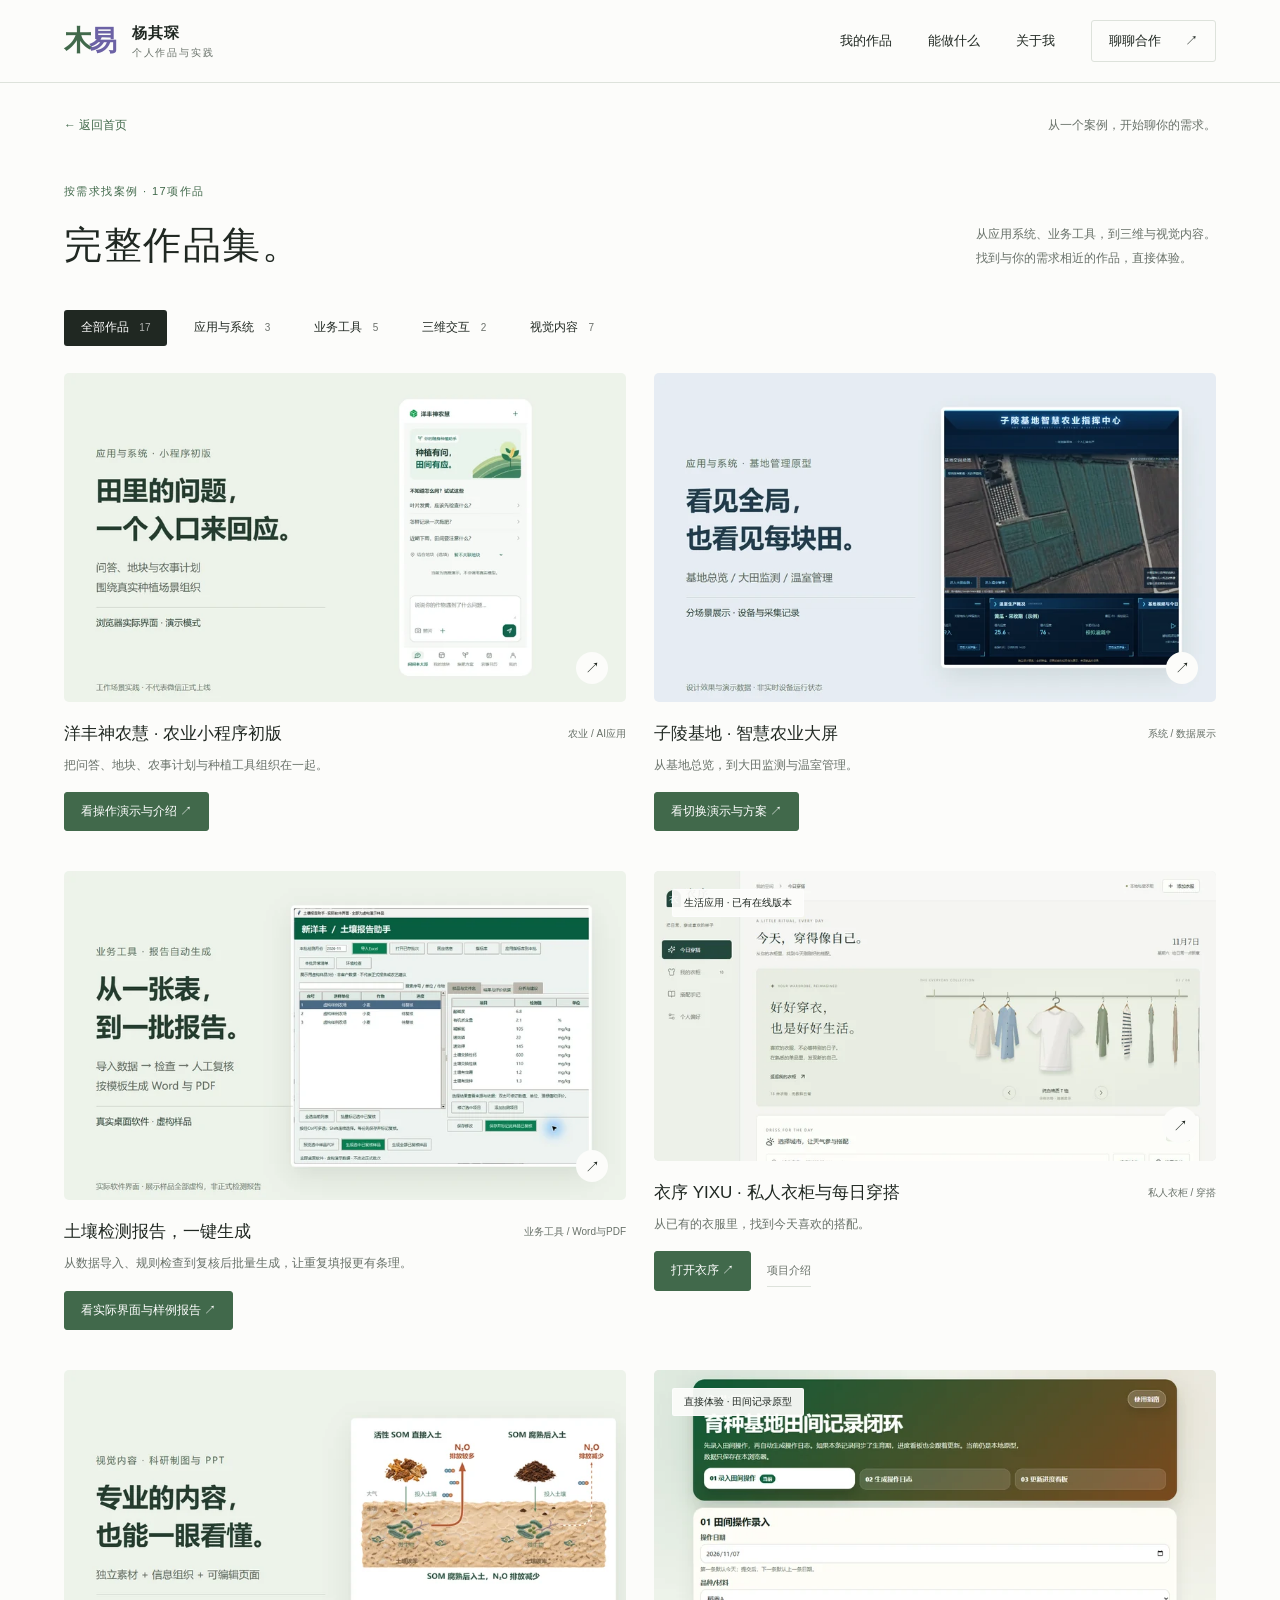
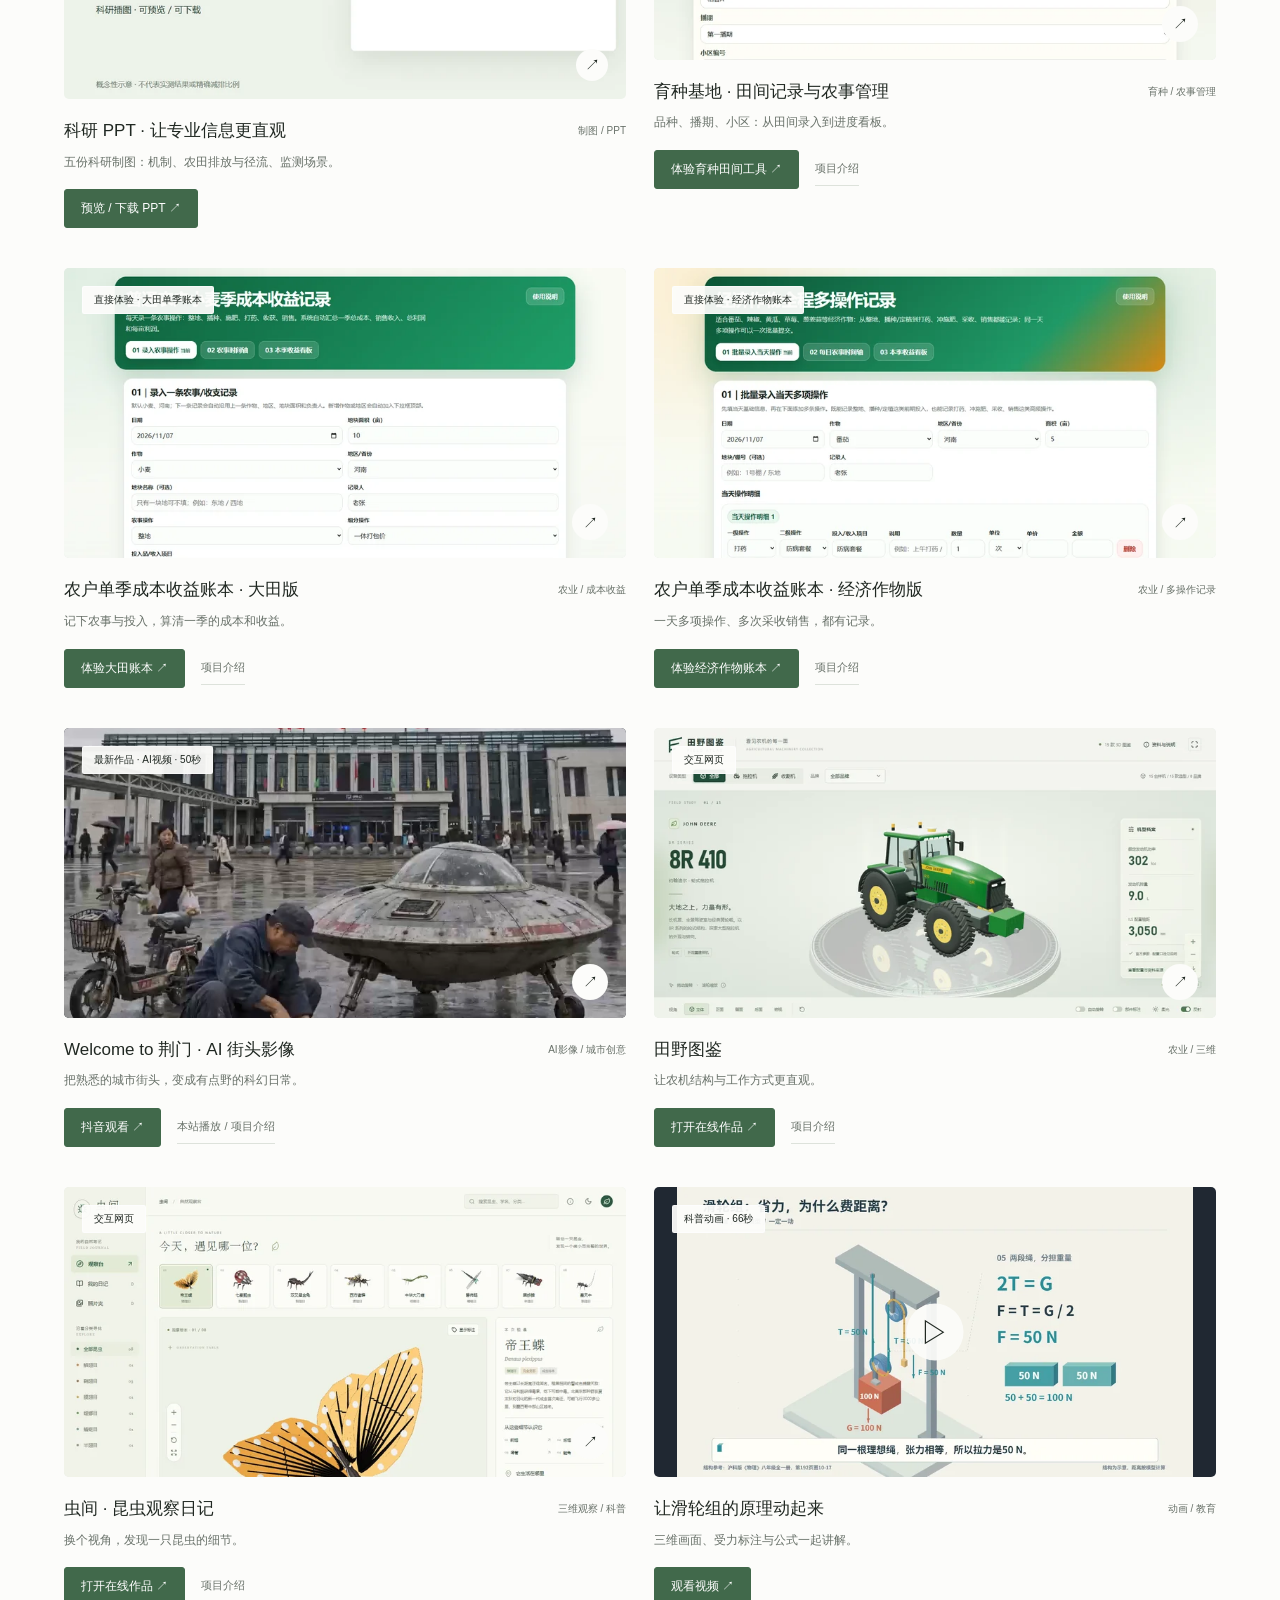
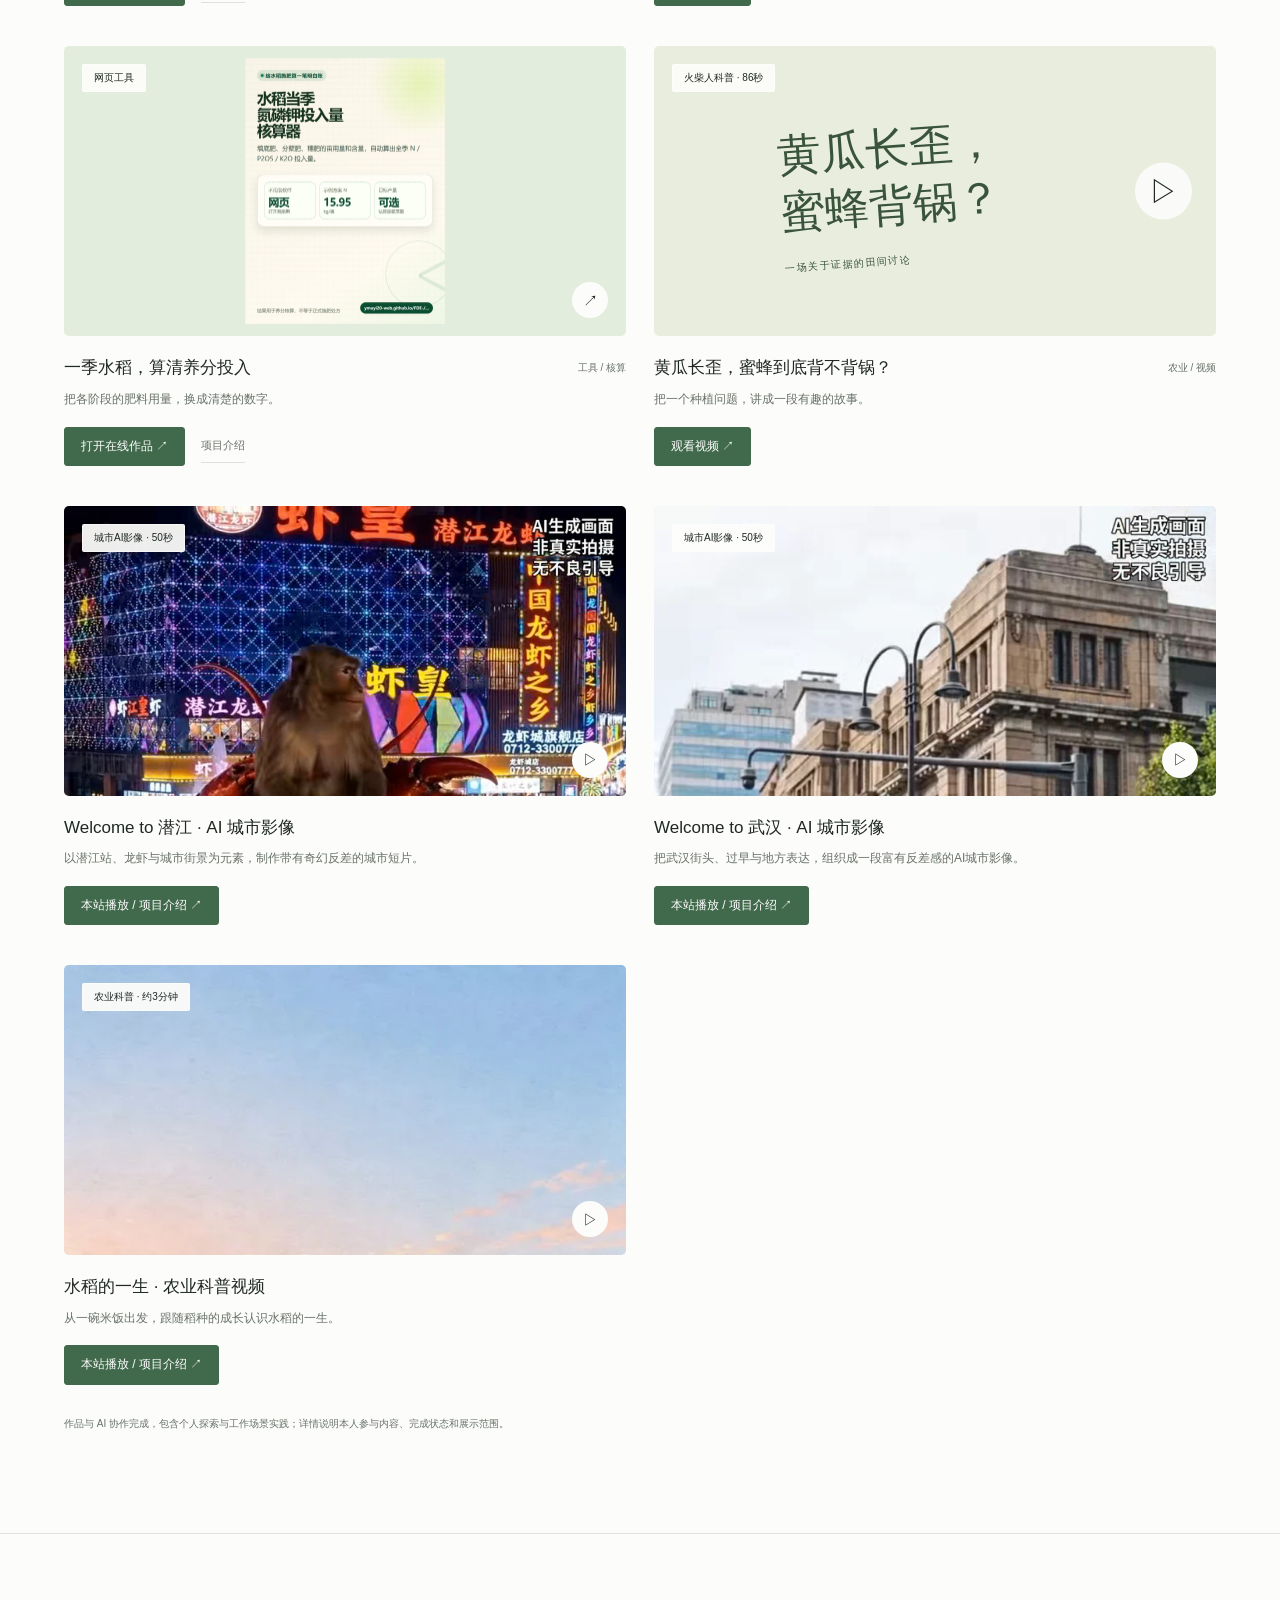
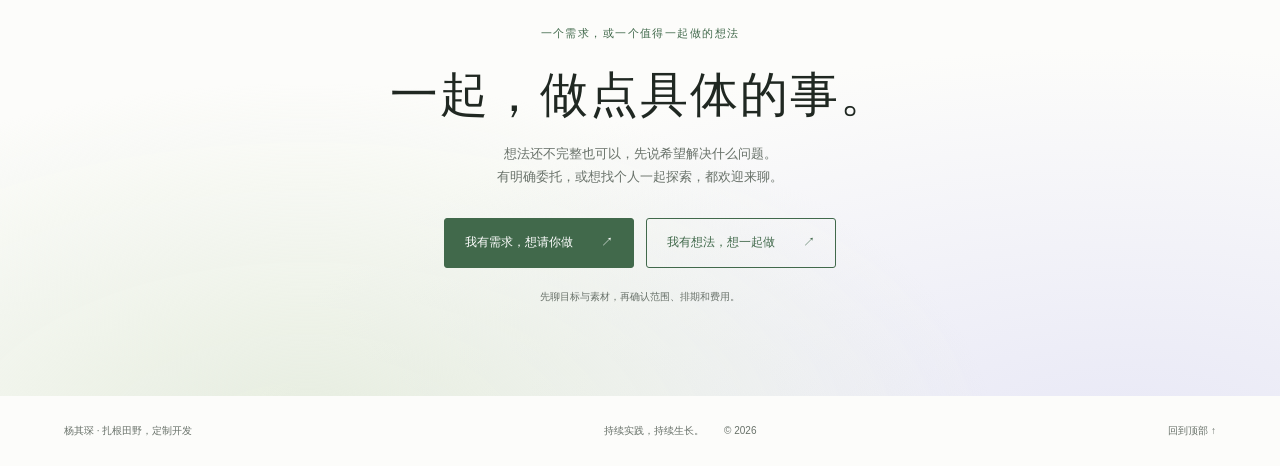
==== commit abb202ec: "Publish personal portfolio with reviewed projects and demos" ====
--- a/works.html
+++ b/works.html
@@ -10,14 +10,14 @@
 <a class="skip" href="#main">跳到主要内容</a>
 <header class="header"><a class="brand" href="index.html" aria-label="杨其琛 首页"><span class="brand-mark">木<span>易</span></span><span>杨其琛<small>个人作品与实践</small></span></a><button class="menu-toggle" aria-label="展开导航" aria-expanded="false" aria-controls="nav">菜单 <span>＋</span></button><nav id="nav" aria-label="主导航"><a href="#work">我的作品</a><a href="index.html#capabilities">能做什么</a><a href="index.html#about">关于我</a><a class="nav-contact" href="#contact">聊聊合作 <span>↗</span></a></nav></header>
 <main id="main"><div class="collection-back"><a href="index.html">← 返回首页</a><span>从一个案例，开始聊你的需求。</span></div><section class="section work" id="work" aria-labelledby="work-title">
-  <div class="section-head"><div><p class="eyebrow">按需求找案例 · 14项作品</p><h2 id="work-title">完整作品集。</h2></div><p class="section-intro">从应用系统、业务工具，到三维与视觉内容。<br>找到与你的需求相近的作品，直接体验。</p></div>
-  <div class="filters" role="group" aria-label="按服务类型筛选作品"><button class="active" data-filter="all" aria-pressed="true">全部作品 <span>14</span></button><button data-filter="application" aria-pressed="false">应用与系统 <span>3</span></button><button data-filter="tool" aria-pressed="false">业务工具 <span>5</span></button><button data-filter="interactive" aria-pressed="false">三维交互 <span>2</span></button><button data-filter="visual" aria-pressed="false">视觉内容 <span>4</span></button></div>
+  <div class="section-head"><div><p class="eyebrow">按需求找案例 · 17项作品</p><h2 id="work-title">完整作品集。</h2></div><p class="section-intro">从应用系统、业务工具，到三维与视觉内容。<br>找到与你的需求相近的作品，直接体验。</p></div>
+  <div class="filters" role="group" aria-label="按服务类型筛选作品"><button class="active" data-filter="all" aria-pressed="true">全部作品 <span>17</span></button><button data-filter="application" aria-pressed="false">应用与系统 <span>3</span></button><button data-filter="tool" aria-pressed="false">业务工具 <span>5</span></button><button data-filter="interactive" aria-pressed="false">三维交互 <span>2</span></button><button data-filter="visual" aria-pressed="false">视觉内容 <span>7</span></button></div>
   <div class="projects" aria-live="polite">
 <article class="project" data-category="application" data-key="miniapp"><button class="project-open" data-project="miniapp" aria-label="看操作演示与介绍"><div class="project-image case-cover"><img src="assets/miniapp-cover-800.webp" srcset="assets/miniapp-cover-480.webp 480w, assets/miniapp-cover-800.webp 800w, assets/miniapp-cover-1200.webp 1200w" sizes="(max-width:640px) 88vw, 44vw" width="800" height="469" loading="lazy" decoding="async" alt="miniapp项目封面，结合实际界面展示核心用途"><span class="image-label">小程序初版 · 浏览器预览</span><span class="project-arrow">↗</span></div></button><div class="project-caption"><div><h3>洋丰神农慧 · 农业小程序初版</h3><p>把问答、地块、农事计划与种植工具组织在一起。</p></div><span>农业 / AI应用</span></div><div class="project-actions"><button class="work-primary" data-project="miniapp">看操作演示与介绍 ↗</button></div></article>
 <article class="project" data-category="application" data-key="dashboard"><button class="project-open" data-project="dashboard" aria-label="看切换演示与方案"><div class="project-image case-cover"><img src="assets/dashboard-cover-800.webp" srcset="assets/dashboard-cover-480.webp 480w, assets/dashboard-cover-800.webp 800w, assets/dashboard-cover-1200.webp 1200w" sizes="(max-width:640px) 88vw, 44vw" width="800" height="469" loading="lazy" decoding="async" alt="dashboard项目封面，结合实际界面展示核心用途"><span class="image-label">系统原型 · 演示数据</span><span class="project-arrow">↗</span></div></button><div class="project-caption"><div><h3>子陵基地 · 智慧农业大屏</h3><p>从基地总览，到大田监测与温室管理。</p></div><span>系统 / 数据展示</span></div><div class="project-actions"><button class="work-primary" data-project="dashboard">看切换演示与方案 ↗</button></div></article>
 <article class="project" data-category="tool" data-key="reports"><button class="project-open" data-project="reports" aria-label="看实际界面与样例报告"><div class="project-image case-cover"><img src="assets/reports-cover-800.webp" srcset="assets/reports-cover-480.webp 480w, assets/reports-cover-800.webp 800w, assets/reports-cover-1200.webp 1200w" sizes="(max-width:640px) 88vw, 44vw" width="800" height="469" loading="lazy" decoding="async" alt="reports项目封面，结合实际界面展示核心用途"><span class="image-label">桌面工具 · 流程示意</span><span class="project-arrow">↗</span></div></button><div class="project-caption"><div><h3>土壤检测报告，一键生成</h3><p>从数据导入、规则检查到复核后批量生成，让重复填报更有条理。</p></div><span>业务工具 / Word与PDF</span></div><div class="project-actions"><button class="work-primary" data-project="reports">看实际界面与样例报告 ↗</button></div></article>
 <article class="project" data-category="application" data-key="yixu"><a class="project-open" href="https://ymuyi20-web.github.io/yixu-wardrobe/" target="_blank" rel="noopener noreferrer" aria-label="打开衣序"><div class="project-image"><img src="assets/yixu-800.webp" alt="衣序 YIXU · 私人衣柜与每日穿搭实际页面截图" loading="lazy" srcset="assets/yixu-480.webp 480w, assets/yixu-800.webp 800w, assets/yixu-1200.webp 1200w" sizes="(max-width: 640px) 88vw, (max-width: 1440px) 44vw, 634px" decoding="async" width="800" height="556"><span class="image-label">生活应用 · 已有在线版本</span><span class="project-arrow">↗</span></div></a><div class="project-caption"><div><h3>衣序 YIXU · 私人衣柜与每日穿搭</h3><p>从已有的衣服里，找到今天喜欢的搭配。</p></div><span>私人衣柜 / 穿搭</span></div><div class="project-actions"><a class="work-primary" href="https://ymuyi20-web.github.io/yixu-wardrobe/" target="_blank" rel="noopener noreferrer">打开衣序 ↗</a><button class="work-detail" data-project="yixu">项目介绍</button></div></article>
-<article class="project" data-category="visual" data-key="research"><button class="project-open" data-project="research" aria-label="预览 / 下载 PPT"><div class="project-image case-cover"><img src="assets/research-cover-800.webp" srcset="assets/research-cover-480.webp 480w, assets/research-cover-800.webp 800w, assets/research-cover-1200.webp 1200w" sizes="(max-width:640px) 88vw, 44vw" width="800" height="469" loading="lazy" decoding="async" alt="research项目封面，结合实际界面展示核心用途"><span class="image-label">科研制图 · 可编辑PPT</span><span class="project-arrow">↗</span></div></button><div class="project-caption"><div><h3>科研 PPT · 让专业信息更直观</h3><p>先做独立素材，再组装可继续修改的科研页面。</p></div><span>制图 / PPT</span></div><div class="project-actions"><button class="work-primary" data-project="research">预览 / 下载 PPT ↗</button></div></article>
+<article class="project" data-category="visual" data-key="research"><button class="project-open" data-project="research" aria-label="预览 / 下载 PPT"><div class="project-image case-cover"><img src="assets/research-cover-800.webp" srcset="assets/research-cover-480.webp 480w, assets/research-cover-800.webp 800w, assets/research-cover-1200.webp 1200w" sizes="(max-width:640px) 88vw, 44vw" width="800" height="469" loading="lazy" decoding="async" alt="research项目封面，结合实际界面展示核心用途"><span class="image-label">科研制图 · 可编辑PPT</span><span class="project-arrow">↗</span></div></button><div class="project-caption"><div><h3>科研 PPT · 让专业信息更直观</h3><p>五份科研制图：机制、农田排放与径流、监测场景。</p></div><span>制图 / PPT</span></div><div class="project-actions"><button class="work-primary" data-project="research">预览 / 下载 PPT ↗</button></div></article>
 <article class="project" data-category="tool" data-key="breeding"><a class="project-open" href="demos/breeding.html" target="_blank" rel="noopener noreferrer" aria-label="体验育种田间工具"><div class="project-image"><img src="assets/breeding-800.webp" alt="育种基地 · 田间记录与农事管理实际页面截图" loading="lazy" srcset="assets/breeding-480.webp 480w, assets/breeding-800.webp 800w, assets/breeding-1200.webp 1200w" sizes="(max-width: 640px) 88vw, (max-width: 1440px) 44vw, 634px" decoding="async" width="800" height="556"><span class="image-label">直接体验 · 田间记录原型</span><span class="project-arrow">↗</span></div></a><div class="project-caption"><div><h3>育种基地 · 田间记录与农事管理</h3><p>品种、播期、小区：从田间录入到进度看板。</p></div><span>育种 / 农事管理</span></div><div class="project-actions"><a class="work-primary" href="demos/breeding.html" target="_blank" rel="noopener noreferrer">体验育种田间工具 ↗</a><button class="work-detail" data-project="breeding">项目介绍</button></div></article>
 <article class="project" data-category="tool" data-key="fieldaccount"><a class="project-open" href="demos/field-account.html" target="_blank" rel="noopener noreferrer" aria-label="体验大田账本"><div class="project-image"><img src="assets/field-account-800.webp" alt="农户单季成本收益账本 · 大田版实际页面截图" loading="lazy" srcset="assets/field-account-480.webp 480w, assets/field-account-800.webp 800w, assets/field-account-1200.webp 1200w" sizes="(max-width: 640px) 88vw, (max-width: 1440px) 44vw, 634px" decoding="async" width="800" height="556"><span class="image-label">直接体验 · 大田单季账本</span><span class="project-arrow">↗</span></div></a><div class="project-caption"><div><h3>农户单季成本收益账本 · 大田版</h3><p>记下农事与投入，算清一季的成本和收益。</p></div><span>农业 / 成本收益</span></div><div class="project-actions"><a class="work-primary" href="demos/field-account.html" target="_blank" rel="noopener noreferrer">体验大田账本 ↗</a><button class="work-detail" data-project="fieldaccount">项目介绍</button></div></article>
 <article class="project" data-category="tool" data-key="economicaccount"><a class="project-open" href="demos/economic-account.html" target="_blank" rel="noopener noreferrer" aria-label="体验经济作物账本"><div class="project-image"><img src="assets/economic-account-800.webp" alt="农户单季成本收益账本 · 经济作物版实际页面截图" loading="lazy" srcset="assets/economic-account-480.webp 480w, assets/economic-account-800.webp 800w, assets/economic-account-1200.webp 1200w" sizes="(max-width: 640px) 88vw, (max-width: 1440px) 44vw, 634px" decoding="async" width="800" height="556"><span class="image-label">直接体验 · 经济作物账本</span><span class="project-arrow">↗</span></div></a><div class="project-caption"><div><h3>农户单季成本收益账本 · 经济作物版</h3><p>一天多项操作、多次采收销售，都有记录。</p></div><span>农业 / 多操作记录</span></div><div class="project-actions"><a class="work-primary" href="demos/economic-account.html" target="_blank" rel="noopener noreferrer">体验经济作物账本 ↗</a><button class="work-detail" data-project="economicaccount">项目介绍</button></div></article>
@@ -27,6 +27,9 @@
 <article class="project" data-category="visual" data-key="physics"><button class="project-open" data-project="physics" aria-label="观看视频"><div class="project-image physics-image"><img src="assets/physics-800.webp" alt="滑轮组物理动画实际画面" loading="lazy" srcset="assets/physics-480.webp 480w, assets/physics-800.webp 800w, assets/physics-1200.webp 1200w" sizes="(max-width: 640px) 88vw, (max-width: 1440px) 44vw, 634px" decoding="async" width="800" height="450"><span class="image-label">科普动画 · 66秒</span><span class="play-icon" aria-hidden="true">▷</span></div></button><div class="project-caption"><div><h3>让滑轮组的原理动起来</h3><p>三维画面、受力标注与公式一起讲解。</p></div><span>动画 / 教育</span></div><div class="project-actions"><button class="work-primary" data-project="physics">观看视频 ↗</button></div></article>
 <article class="project" data-category="tool" data-key="npk"><a class="project-open" href="https://ymuyi20-web.github.io/FDE-/exercises/fde-16week/week-01/side-projects/season-npk-calculator/" target="_blank" rel="noopener noreferrer" aria-label="直接打开在线作品"><div class="project-image npk-image"><img src="assets/npk-800.webp" alt="水稻氮磷钾投入量核算网页作品宣传图" loading="lazy" srcset="assets/npk-480.webp 480w, assets/npk-800.webp 800w, assets/npk-1080.webp 1080w" sizes="(max-width: 640px) 88vw, (max-width: 1440px) 44vw, 634px" decoding="async" width="800" height="1067"><span class="image-label">网页工具</span><span class="project-arrow">↗</span></div></a><div class="project-caption"><div><h3>一季水稻，算清养分投入</h3><p>把各阶段的肥料用量，换成清楚的数字。</p></div><span>工具 / 核算</span></div><div class="project-actions"><a class="work-primary" href="https://ymuyi20-web.github.io/FDE-/exercises/fde-16week/week-01/side-projects/season-npk-calculator/" target="_blank" rel="noopener noreferrer">打开在线作品 ↗</a><button class="work-detail" data-project="npk">项目介绍</button></div></article>
 <article class="project" data-category="visual" data-key="cucumber"><button class="project-open" data-project="cucumber" aria-label="观看视频"><div class="project-image cucumber-image"><span class="cucumber-word" aria-hidden="true">黄瓜长歪，<br>蜜蜂背锅？<i>一场关于证据的田间讨论</i></span><span class="image-label">火柴人科普 · 86秒</span><span class="play-icon" aria-hidden="true">▷</span></div></button><div class="project-caption"><div><h3>黄瓜长歪，蜜蜂到底背不背锅？</h3><p>把一个种植问题，讲成一段有趣的故事。</p></div><span>农业 / 视频</span></div><div class="project-actions"><button class="work-primary" data-project="cucumber">观看视频 ↗</button></div></article>
+<article class="project" data-category="visual" data-key="qianjiang"><button class="project-open" data-project="qianjiang" aria-label="播放Welcome to 潜江 · AI 城市影像"><div class="project-image"><img src="assets/qianjiang-poster.webp" alt="Welcome to 潜江 · AI 城市影像视频画面" loading="lazy" decoding="async" width="720" height="720"><span class="image-label">城市AI影像 · 50秒</span><span class="project-arrow">▷</span></div></button><div class="project-caption"><div><h3>Welcome to 潜江 · AI 城市影像</h3><p>以潜江站、龙虾与城市街景为元素，制作带有奇幻反差的城市短片。</p></div></div><div class="project-actions"><button class="work-primary" data-project="qianjiang">本站播放 / 项目介绍 ↗</button></div></article>
+<article class="project" data-category="visual" data-key="wuhan"><button class="project-open" data-project="wuhan" aria-label="播放Welcome to 武汉 · AI 城市影像"><div class="project-image"><img src="assets/wuhan-poster.webp" alt="Welcome to 武汉 · AI 城市影像视频画面" loading="lazy" decoding="async" width="720" height="1280"><span class="image-label">城市AI影像 · 50秒</span><span class="project-arrow">▷</span></div></button><div class="project-caption"><div><h3>Welcome to 武汉 · AI 城市影像</h3><p>把武汉街头、过早与地方表达，组织成一段富有反差感的AI城市影像。</p></div></div><div class="project-actions"><button class="work-primary" data-project="wuhan">本站播放 / 项目介绍 ↗</button></div></article>
+<article class="project" data-category="visual" data-key="rice"><button class="project-open" data-project="rice" aria-label="播放水稻的一生 · 农业科普视频"><div class="project-image"><img src="assets/rice-poster.webp" alt="水稻的一生 · 农业科普视频视频画面" loading="lazy" decoding="async" width="720" height="1280"><span class="image-label">农业科普 · 约3分钟</span><span class="project-arrow">▷</span></div></button><div class="project-caption"><div><h3>水稻的一生 · 农业科普视频</h3><p>从一碗米饭出发，跟随稻种的成长认识水稻的一生。</p></div></div><div class="project-actions"><button class="work-primary" data-project="rice">本站播放 / 项目介绍 ↗</button></div></article>
   </div>
   <p class="work-note">作品与 AI 协作完成，包含个人探索与工作场景实践；详情说明本人参与内容、完成状态和展示范围。</p>
 </section><section class="contact section" id="contact" aria-labelledby="contact-title"><p class="eyebrow">一个需求，或一个值得一起做的想法</p><h2 id="contact-title">一起，做点具体的事。</h2><p>想法还不完整也可以，先说希望解决什么问题。<br>有明确委托，或想找个人一起探索，都欢迎来聊。</p><div class="contact-actions"><button class="primary" data-contact="委托需求">我有需求，想请你做 <span>↗</span></button><button class="secondary" data-contact="合作想法">我有想法，想一起做 <span>↗</span></button></div><p class="contact-note">先聊目标与素材，再确认范围、排期和费用。</p></section>
@@ -34,4 +37,4 @@
 <div class="mobile-contact-bar" hidden><a href="#work">看看作品</a><button data-contact="委托需求">聊聊需求 ↗</button></div><footer><a href="index.html">杨其琛 <span>· 扎根田野，定制开发</span></a><p>持续实践，持续生长。<span>© 2026</span></p><a href="index.html" aria-label="返回顶部">回到顶部 ↑</a></footer>
 <dialog id="project-dialog" aria-labelledby="dialog-title"><button class="dialog-close" aria-label="关闭作品详情">×</button><div id="dialog-content"></div></dialog>
 <dialog id="contact-dialog" aria-labelledby="contact-dialog-title"><button class="dialog-close" aria-label="关闭合作窗口">×</button><p class="eyebrow">聊聊合作</p><h2 id="contact-dialog-title">从一个具体想法开始。</h2><p id="contact-description"></p><div class="wechat-panel"><span>微信联系 · 木易</span><strong id="wechat-id">15706568545</strong><button id="copy-wechat" hidden>复制微信号</button><p id="wechat-hint">添加微信时，欢迎备注“个人站＋需求关键词”。</p><a class="wechat-qr-link" href="assets/wechat-qr.png" target="_blank" rel="noopener noreferrer" aria-label="打开微信二维码原图"><img class="wechat-qr" data-src="assets/wechat-qr.png" alt="木易的微信联系二维码，可扫码添加好友" width="820" height="1212"></a><p>扫码添加，或点击图片打开原图保存。</p></div><label for="brief">先整理一下你的想法</label><textarea id="brief" rows="5"></textarea><button class="primary" id="copy-brief">复制需求提纲</button><p class="privacy-note">此处只帮你整理文字，不会提交或保存个人信息。</p><p role="status" id="copy-status"></p></dialog>
-<script src="app.js"></script></body></html>
+<script src="app.js?v=20261109-new-works"></script></body></html>
